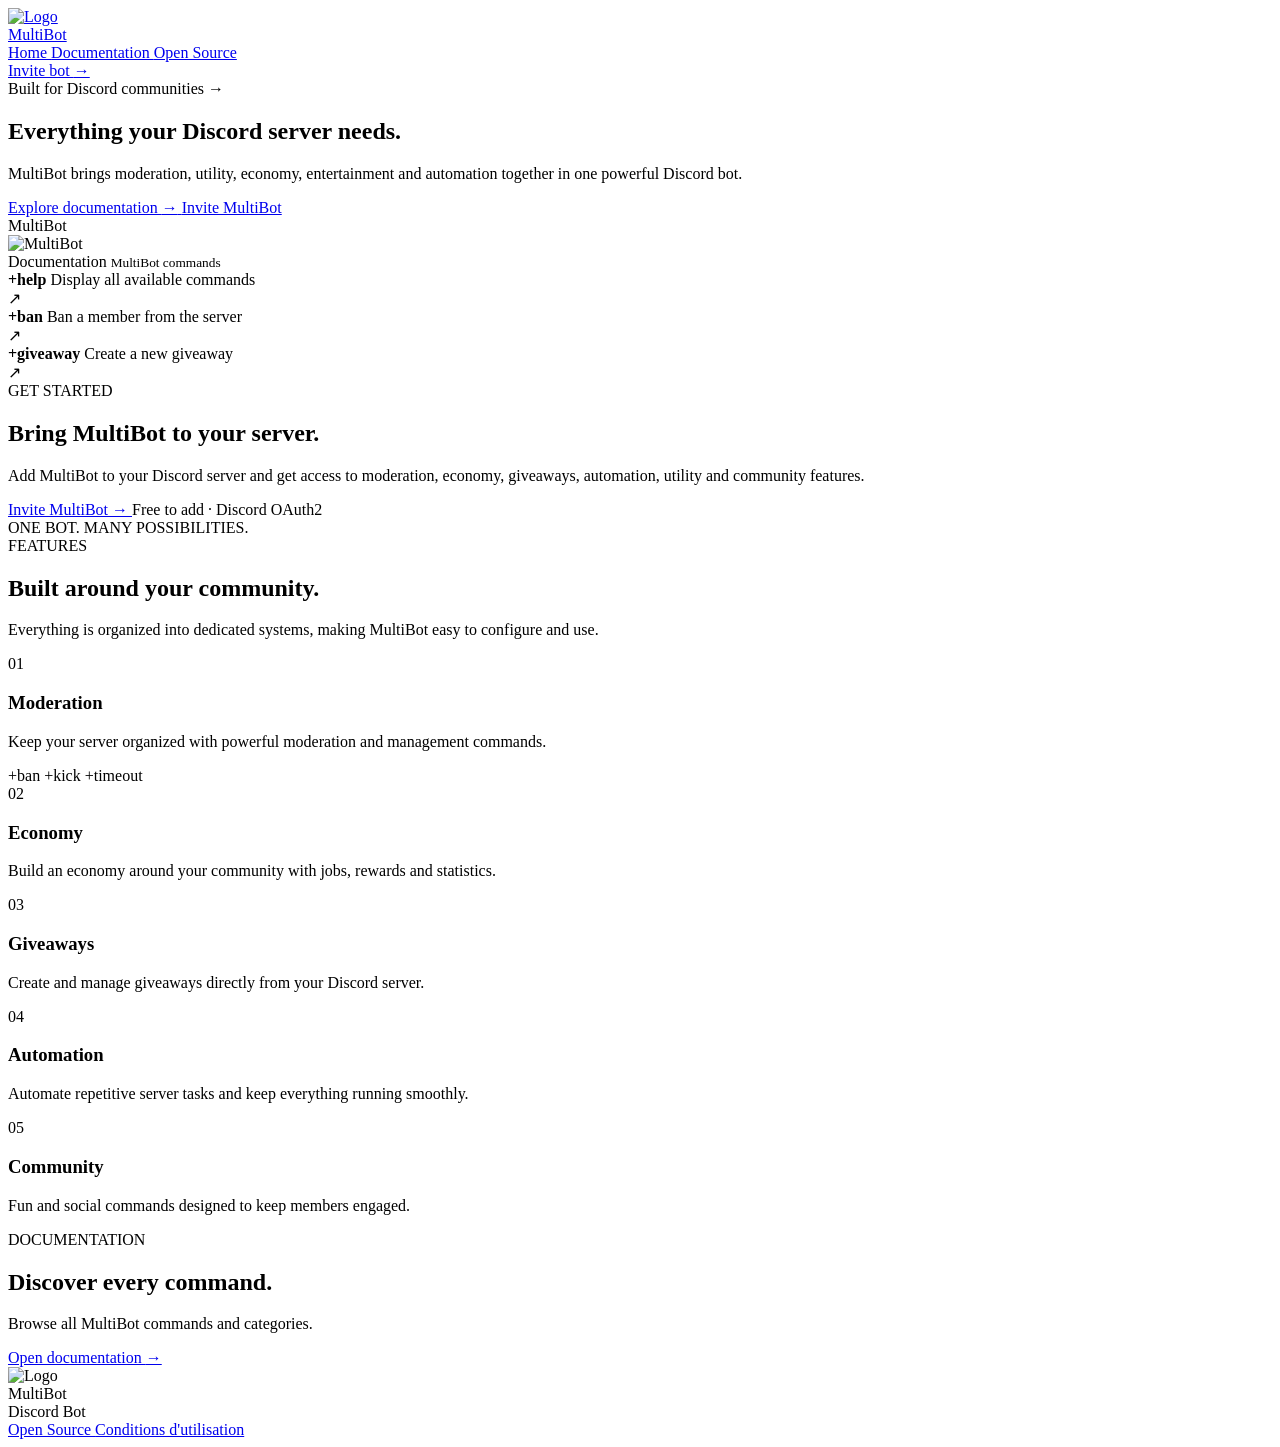
==== index.html @ 10914d99 "Create index.html" ====
<!DOCTYPE html>
<html lang="fr">

<head>
    <meta charset="UTF-8">

    <meta
        name="viewport"
        content="width=device-width, initial-scale=1.0"
    >

    <title>MultiBot — Discord Bot</title>

    <link
        rel="icon"
        type="image/png"
        href="../src/assets/website/icon.png"
    >

    <meta
        name="description"
        content="MultiBot — Un bot Discord complet pour votre serveur."
    >

    <link
        rel="stylesheet"
        href="style.css"
    >
</head>

<body>

    <div class="ambient ambient-one"></div>
    <div class="ambient ambient-two"></div>

    <header class="navbar">

        <a href="index.html" class="brand">

            <div class="brand-icon">
                <img
                    src="../src/assets/website/icon.png"
                    alt="Logo"
                >
            </div>

            <span>MultiBot</span>

        </a>

        <nav class="nav-links">

            <a
                href="index.html"
                class="active"
            >
                Home
            </a>

            <a href="pages/docs.html">
                Documentation
            </a>

            <a
                href="https://github.com/TON_COMPTE/MultiBot"
                target="_blank"
                rel="noopener noreferrer"
            >
                Open Source
            </a>

        </nav>

        <a
            href="https://discord.com/oauth2/authorize?client_id=1547975415258288288&permissions=8&scope=bot%20applications.commands"
            target="_blank"
            rel="noopener noreferrer"
            class="nav-button"
        >
            Invite bot
            <span>→</span>
        </a>

    </header>

    <main>

        <section class="hero">

            <div class="hero-glow"></div>

            <div class="hero-badge">

                <span class="pulse"></span>

                Built for Discord communities

                <span class="badge-arrow">
                    →
                </span>

            </div>

            <h1>
                Everything your Discord
                <span>server needs.</span>
            </h1>

            <p class="hero-text">
                MultiBot brings moderation, utility, economy,
                entertainment and automation together in one
                powerful Discord bot.
            </p>

            <div class="hero-actions">

                <a
                    href="pages/docs.html"
                    class="primary-button"
                >
                    Explore documentation
                    <span>→</span>
                </a>

                <a
                    href="https://discord.com/oauth2/authorize?client_id=1547975415258288288&permissions=8&scope=bot%20applications.commands"
                    target="_blank"
                    rel="noopener noreferrer"
                    class="secondary-button"
                >
                    Invite MultiBot
                </a>

            </div>

            <div class="hero-preview">

                <div class="preview-top">

                    <div class="preview-dots">
                        <span></span>
                        <span></span>
                        <span></span>
                    </div>

                    <div class="preview-title">
                        MultiBot
                    </div>

                    <div></div>

                </div>

                <div class="preview-content">

                    <div class="preview-sidebar">

                        <div class="preview-sidebar-logo">
                            <img
                                src="../src/assets/website/icon.png"
                                alt="MultiBot"
                            >
                        </div>

                        <div class="preview-sidebar-line active"></div>
                        <div class="preview-sidebar-line"></div>
                        <div class="preview-sidebar-line"></div>
                        <div class="preview-sidebar-line"></div>

                    </div>

                    <div class="preview-main">

                        <div class="preview-heading">

                            <span>
                                Documentation
                            </span>

                            <small>
                                MultiBot commands
                            </small>

                        </div>

                        <div class="preview-command">

                            <div>
                                <strong>+help</strong>

                                <span>
                                    Display all available commands
                                </span>
                            </div>

                            <span>↗</span>

                        </div>

                        <div class="preview-command">

                            <div>
                                <strong>+ban</strong>

                                <span>
                                    Ban a member from the server
                                </span>
                            </div>

                            <span>↗</span>

                        </div>

                        <div class="preview-command">

                            <div>
                                <strong>+giveaway</strong>

                                <span>
                                    Create a new giveaway
                                </span>
                            </div>

                            <span>↗</span>

                        </div>

                    </div>

                </div>

            </div>

        </section>

        <section class="invite-section">

            <div class="invite-glow"></div>

            <div class="invite-content">

                <div class="invite-copy">

                    <span class="small-label">
                        GET STARTED
                    </span>

                    <h2>
                        Bring MultiBot
                        <span>to your server.</span>
                    </h2>

                    <p>
                        Add MultiBot to your Discord server and get access
                        to moderation, economy, giveaways, automation,
                        utility and community features.
                    </p>

                </div>

                <div class="invite-action">

                    <a
                        href="https://discord.com/oauth2/authorize?client_id=1547975415258288288&permissions=8&scope=bot%20applications.commands"
                        target="_blank"
                        rel="noopener noreferrer"
                        class="invite-button"
                    >
                        Invite MultiBot
                        <span>→</span>
                    </a>

                    <span class="invite-note">
                        Free to add · Discord OAuth2
                    </span>

                </div>

            </div>

        </section>

        <section class="trusted-section">

            <span>
                ONE BOT. MANY POSSIBILITIES.
            </span>

        </section>

        <section
            class="features"
            id="features"
        >

            <div class="section-intro">

                <span class="small-label">
                    FEATURES
                </span>

                <h2>
                    Built around your
                    <span>community.</span>
                </h2>

                <p>
                    Everything is organized into dedicated systems,
                    making MultiBot easy to configure and use.
                </p>

            </div>

            <div class="feature-grid">

                <article class="feature-card feature-large">

                    <div class="feature-number">
                        01
                    </div>

                    <div>

                        <h3>
                            Moderation
                        </h3>

                        <p>
                            Keep your server organized with powerful
                            moderation and management commands.
                        </p>

                    </div>

                    <div class="feature-decoration">

                        <span>+ban</span>
                        <span>+kick</span>
                        <span>+timeout</span>

                    </div>

                </article>

                <article class="feature-card">

                    <div class="feature-number">
                        02
                    </div>

                    <h3>
                        Economy
                    </h3>

                    <p>
                        Build an economy around your community
                        with jobs, rewards and statistics.
                    </p>

                </article>

                <article class="feature-card">

                    <div class="feature-number">
                        03
                    </div>

                    <h3>
                        Giveaways
                    </h3>

                    <p>
                        Create and manage giveaways directly
                        from your Discord server.
                    </p>

                </article>

                <article class="feature-card">

                    <div class="feature-number">
                        04
                    </div>

                    <h3>
                        Automation
                    </h3>

                    <p>
                        Automate repetitive server tasks and
                        keep everything running smoothly.
                    </p>

                </article>

                <article class="feature-card">

                    <div class="feature-number">
                        05
                    </div>

                    <h3>
                        Community
                    </h3>

                    <p>
                        Fun and social commands designed to keep
                        members engaged.
                    </p>

                </article>

            </div>

        </section>

        <section class="docs-cta">

            <div class="cta-glow"></div>

            <span class="small-label">
                DOCUMENTATION
            </span>

            <h2>
                Discover every
                <span>command.</span>
            </h2>

            <p>
                Browse all MultiBot commands and categories.
            </p>

            <a
                href="pages/docs.html"
                class="primary-button"
            >
                Open documentation
                <span>→</span>
            </a>

        </section>

    </main>

    <footer>

        <div class="footer-left">

            <div class="footer-brand">

                <div class="brand-icon">
                    <img
                        src="../src/assets/website/icon.png"
                        alt="Logo"
                    >
                </div>

                <span>
                    MultiBot
                </span>

            </div>

            <span class="footer-description">
                Discord Bot
            </span>

        </div>

        <nav class="footer-links">

            <a
                href="https://github.com/sayohelloworld/MultiBot"
                target="_blank"
                rel="noopener noreferrer"
            >
                Open Source
            </a>

            <a href="pages/terms.html">
                Conditions d'utilisation
            </a>

        </nav>

    </footer>

    <script src="script.js"></script>

</body>

</html>
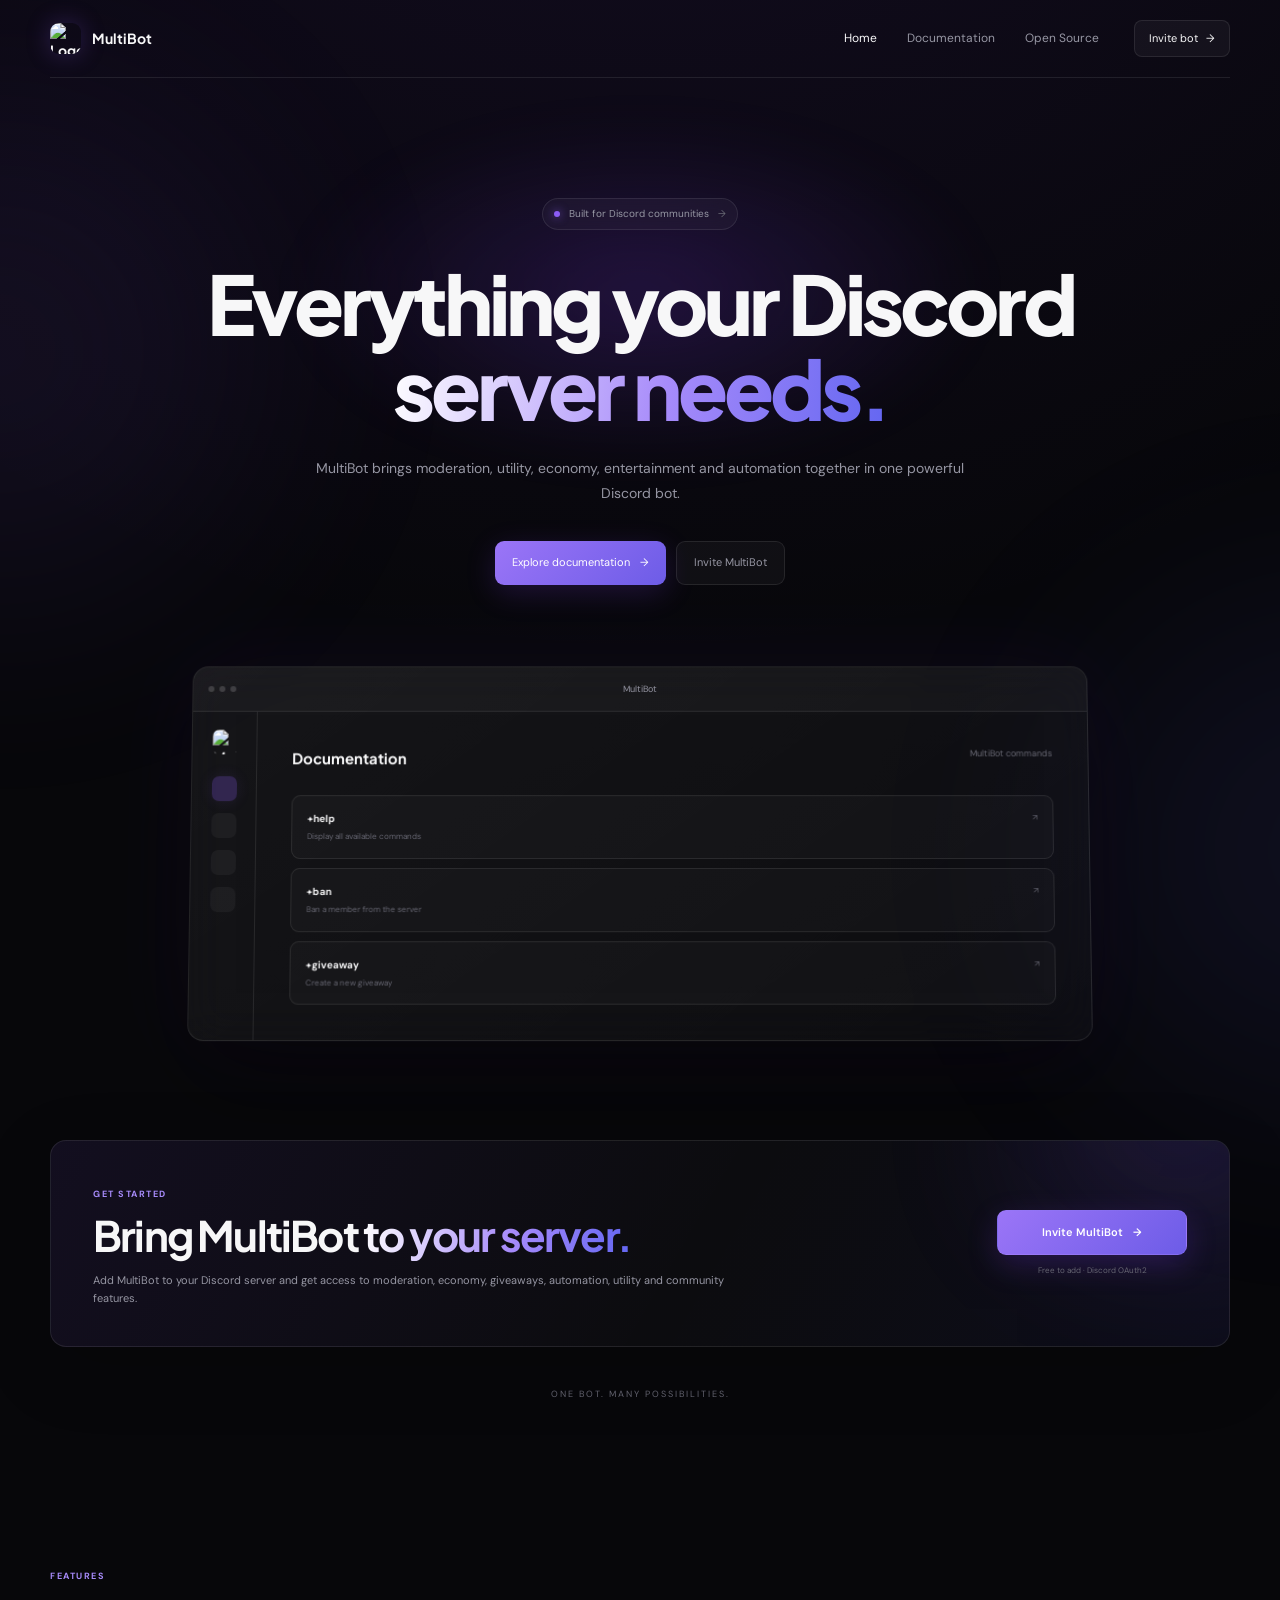
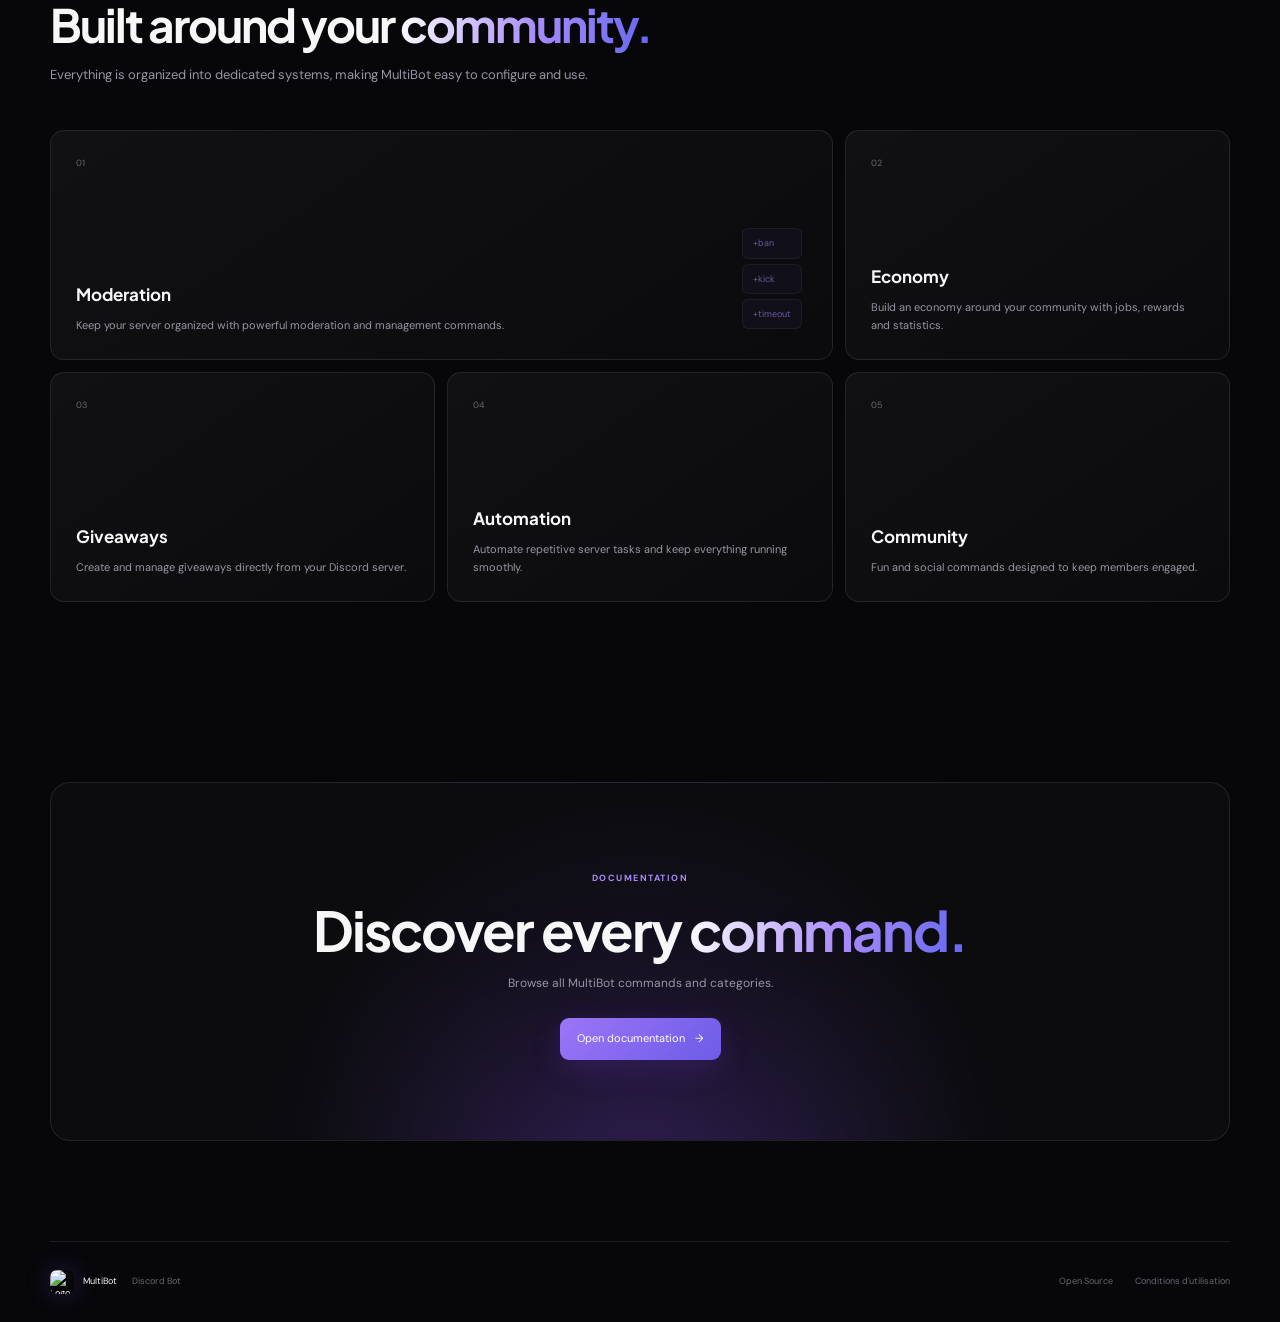
==== commit 9ee2954d: "Update index.html" ====
--- a/index.html
+++ b/index.html
@@ -14,7 +14,7 @@
     <link
         rel="icon"
         type="image/png"
-        href="../src/assets/website/icon.png"
+        href="assets/website/icon.png"
     >
 
     <meta
--- a/style.css
+++ b/style.css
@@ -0,0 +1,1181 @@
+@import url('https://fonts.googleapis.com/css2?family=DM+Sans:wght@400;500;600;700&family=Plus+Jakarta+Sans:wght@500;600;700;800&display=swap');
+
+:root {
+    --bg: #07070a;
+    --card: rgba(255, 255, 255, 0.045);
+    --card-hover: rgba(255, 255, 255, 0.07);
+    --border: rgba(255, 255, 255, 0.09);
+    --border-hover: rgba(255, 255, 255, 0.15);
+    --text: #f7f7f8;
+    --muted: #9696a3;
+    --muted-2: #666672;
+    --purple: #8b5cf6;
+    --purple-light: #a78bfa;
+    --blue: #6366f1;
+    --max-width: 1180px;
+}
+
+* {
+    box-sizing: border-box;
+    margin: 0;
+    padding: 0;
+}
+
+html {
+    scroll-behavior: smooth;
+}
+
+body {
+    min-height: 100vh;
+    overflow-x: hidden;
+
+    background:
+        radial-gradient(
+            circle at 50% -20%,
+            rgba(124, 58, 237, 0.13),
+            transparent 35%
+        ),
+        var(--bg);
+
+    color: var(--text);
+    font-family: 'DM Sans', sans-serif;
+    line-height: 1.6;
+}
+
+body::before {
+    content: '';
+
+    position: fixed;
+    inset: 0;
+
+    pointer-events: none;
+    opacity: 0.35;
+
+    background-image:
+        radial-gradient(
+            rgba(255, 255, 255, 0.12) 0.7px,
+            transparent 0.7px
+        );
+
+    background-size: 28px 28px;
+
+    mask-image: linear-gradient(
+        to bottom,
+        black,
+        transparent 65%
+    );
+
+    z-index: -2;
+}
+
+a {
+    color: inherit;
+    text-decoration: none;
+}
+
+button,
+input {
+    font: inherit;
+}
+
+.ambient {
+    position: fixed;
+
+    width: 500px;
+    height: 500px;
+
+    border-radius: 50%;
+
+    filter: blur(130px);
+
+    pointer-events: none;
+    opacity: 0.09;
+
+    z-index: -1;
+}
+
+.ambient-one {
+    top: 100px;
+    left: -250px;
+    background: var(--purple);
+}
+
+.ambient-two {
+    top: 600px;
+    right: -300px;
+    background: var(--blue);
+}
+
+.navbar {
+    width: min(
+        calc(100% - 48px),
+        var(--max-width)
+    );
+
+    height: 78px;
+
+    margin: auto;
+
+    display: flex;
+    align-items: center;
+    justify-content: space-between;
+
+    border-bottom: 1px solid var(--border);
+}
+
+.brand {
+    display: flex;
+    align-items: center;
+    gap: 11px;
+
+    font-family: 'Plus Jakarta Sans', sans-serif;
+    font-size: 14px;
+    font-weight: 700;
+
+    flex-shrink: 0;
+}
+
+.brand-icon {
+    width: 31px;
+    height: 31px;
+
+    display: grid;
+    place-items: center;
+
+    border-radius: 9px;
+    overflow: hidden;
+
+    box-shadow:
+        0 0 25px rgba(139, 92, 246, 0.25);
+}
+
+.brand-icon img {
+    width: 100%;
+    height: 100%;
+
+    object-fit: cover;
+    display: block;
+}
+
+.nav-links {
+    display: flex;
+    align-items: center;
+    gap: 30px;
+
+    margin-left: auto;
+    margin-right: 35px;
+}
+
+.nav-links a {
+    color: var(--muted);
+    font-size: 12px;
+
+    transition:
+        color 0.2s ease,
+        transform 0.2s ease;
+}
+
+.nav-links a:hover,
+.nav-links a.active {
+    color: var(--text);
+}
+
+.nav-links a:hover {
+    transform: translateY(-1px);
+}
+
+.nav-button {
+    display: flex;
+    align-items: center;
+    gap: 8px;
+
+    padding: 9px 14px;
+
+    border: 1px solid var(--border);
+    border-radius: 8px;
+
+    background: rgba(255, 255, 255, 0.04);
+
+    font-size: 11px;
+
+    transition:
+        background 0.2s ease,
+        border-color 0.2s ease,
+        transform 0.2s ease;
+}
+
+.nav-button:hover {
+    background: rgba(255, 255, 255, 0.08);
+    border-color: var(--border-hover);
+    transform: translateY(-1px);
+}
+
+.hero {
+    position: relative;
+
+    width: min(
+        calc(100% - 48px),
+        var(--max-width)
+    );
+
+    margin: auto;
+
+    padding: 120px 0 100px;
+
+    text-align: center;
+}
+
+.hero-glow {
+    position: absolute;
+
+    width: 700px;
+    height: 350px;
+
+    top: 40px;
+    left: 50%;
+
+    transform: translateX(-50%);
+
+    background:
+        radial-gradient(
+            ellipse,
+            rgba(124, 58, 237, 0.2),
+            transparent 70%
+        );
+
+    filter: blur(25px);
+    pointer-events: none;
+    z-index: -1;
+}
+
+.hero-badge {
+    display: inline-flex;
+    align-items: center;
+    gap: 9px;
+
+    padding: 7px 11px;
+
+    border: 1px solid var(--border);
+    border-radius: 999px;
+
+    background: rgba(255, 255, 255, 0.035);
+
+    color: var(--muted);
+    font-size: 10px;
+
+    backdrop-filter: blur(10px);
+}
+
+.pulse {
+    width: 6px;
+    height: 6px;
+
+    border-radius: 50%;
+
+    background: #8b5cf6;
+
+    box-shadow:
+        0 0 10px rgba(139, 92, 246, 0.8);
+
+    animation: pulse 2s infinite;
+}
+
+.badge-arrow {
+    color: var(--muted-2);
+}
+
+@keyframes pulse {
+    0%,
+    100% {
+        opacity: 1;
+        transform: scale(1);
+    }
+
+    50% {
+        opacity: 0.45;
+        transform: scale(0.75);
+    }
+}
+
+.hero h1 {
+    max-width: 950px;
+
+    margin: 30px auto 0;
+
+    font-family: 'Plus Jakarta Sans', sans-serif;
+
+    font-size: clamp(
+        48px,
+        7vw,
+        82px
+    );
+
+    font-weight: 800;
+
+    line-height: 1.04;
+    letter-spacing: -4px;
+}
+
+.hero h1 span,
+.features h2 span,
+.docs-cta h2 span,
+.invite-copy h2 span {
+    color: transparent;
+
+    background:
+        linear-gradient(
+            100deg,
+            #ffffff,
+            #a78bfa 55%,
+            #6366f1
+        );
+
+    background-clip: text;
+    -webkit-background-clip: text;
+}
+
+.hero-text {
+    max-width: 650px;
+
+    margin: 25px auto 0;
+
+    color: var(--muted);
+
+    font-size: 14px;
+    line-height: 1.8;
+}
+
+.hero-actions {
+    display: flex;
+    justify-content: center;
+    gap: 10px;
+
+    margin-top: 35px;
+}
+
+.primary-button,
+.secondary-button {
+    display: inline-flex;
+    align-items: center;
+    justify-content: center;
+    gap: 10px;
+
+    padding: 12px 17px;
+
+    border-radius: 9px;
+
+    font-size: 11px;
+
+    transition:
+        transform 0.2s ease,
+        box-shadow 0.2s ease,
+        background 0.2s ease;
+}
+
+.primary-button {
+    background:
+        linear-gradient(
+            135deg,
+            #9b75f7,
+            #6d5ce7
+        );
+
+    color: white;
+
+    box-shadow:
+        0 8px 30px rgba(124, 58, 237, 0.2);
+}
+
+.primary-button:hover {
+    transform: translateY(-2px);
+
+    box-shadow:
+        0 12px 35px rgba(124, 58, 237, 0.3);
+}
+
+.secondary-button {
+    border: 1px solid var(--border);
+
+    background: rgba(255, 255, 255, 0.035);
+
+    color: var(--muted);
+}
+
+.secondary-button:hover {
+    transform: translateY(-2px);
+
+    background: rgba(255, 255, 255, 0.06);
+
+    color: var(--text);
+}
+
+.hero-preview {
+    width: min(
+        900px,
+        100%
+    );
+
+    margin: 80px auto 0;
+
+    overflow: hidden;
+
+    border: 1px solid var(--border);
+    border-radius: 16px;
+
+    background:
+        linear-gradient(
+            145deg,
+            rgba(255, 255, 255, 0.055),
+            rgba(255, 255, 255, 0.02)
+        );
+
+    box-shadow:
+        0 40px 100px rgba(0, 0, 0, 0.5),
+        0 0 100px rgba(124, 58, 237, 0.08);
+
+    text-align: left;
+
+    backdrop-filter: blur(20px);
+
+    transform:
+        perspective(1000px)
+        rotateX(2deg);
+}
+
+.preview-top {
+    height: 45px;
+
+    display: grid;
+    grid-template-columns: 1fr 1fr 1fr;
+
+    align-items: center;
+
+    padding: 0 15px;
+
+    border-bottom: 1px solid var(--border);
+
+    background: rgba(255, 255, 255, 0.025);
+}
+
+.preview-dots {
+    display: flex;
+    gap: 5px;
+}
+
+.preview-dots span {
+    width: 6px;
+    height: 6px;
+
+    border-radius: 50%;
+
+    background: rgba(255, 255, 255, 0.16);
+}
+
+.preview-title {
+    text-align: center;
+
+    color: var(--muted);
+    font-size: 9px;
+}
+
+.preview-content {
+    display: grid;
+    grid-template-columns: 65px 1fr;
+
+    min-height: 320px;
+}
+
+.preview-sidebar {
+    display: flex;
+    align-items: center;
+    flex-direction: column;
+
+    gap: 12px;
+
+    padding: 18px 0;
+
+    border-right: 1px solid var(--border);
+}
+
+.preview-sidebar-logo {
+    width: 25px;
+    height: 25px;
+
+    overflow: hidden;
+
+    margin-bottom: 10px;
+
+    border-radius: 7px;
+}
+
+.preview-sidebar-logo img {
+    width: 100%;
+    height: 100%;
+
+    object-fit: cover;
+    display: block;
+}
+
+.preview-sidebar-line {
+    width: 25px;
+    height: 25px;
+
+    border-radius: 7px;
+
+    background: rgba(255, 255, 255, 0.045);
+}
+
+.preview-sidebar-line.active {
+    background: rgba(139, 92, 246, 0.25);
+
+    box-shadow:
+        0 0 15px rgba(139, 92, 246, 0.1);
+}
+
+.preview-main {
+    padding: 35px;
+}
+
+.preview-heading {
+    display: flex;
+    justify-content: space-between;
+
+    margin-bottom: 25px;
+
+    font-family: 'Plus Jakarta Sans', sans-serif;
+
+    font-size: 15px;
+    font-weight: 700;
+}
+
+.preview-heading small {
+    color: var(--muted-2);
+
+    font-family: 'DM Sans', sans-serif;
+
+    font-size: 9px;
+    font-weight: 400;
+}
+
+.preview-command {
+    display: flex;
+    justify-content: space-between;
+
+    padding: 15px;
+
+    margin-top: 9px;
+
+    border: 1px solid var(--border);
+    border-radius: 9px;
+
+    background: rgba(255, 255, 255, 0.025);
+
+    transition:
+        background 0.2s ease,
+        border-color 0.2s ease;
+}
+
+.preview-command:hover {
+    background: rgba(255, 255, 255, 0.045);
+    border-color: var(--border-hover);
+}
+
+.preview-command div {
+    display: flex;
+    flex-direction: column;
+    gap: 3px;
+}
+
+.preview-command strong {
+    font-size: 10px;
+}
+
+.preview-command span {
+    color: var(--muted-2);
+    font-size: 8px;
+}
+
+.invite-section {
+    position: relative;
+
+    width: min(
+        calc(100% - 48px),
+        var(--max-width)
+    );
+
+    overflow: hidden;
+
+    margin: 0 auto 20px;
+
+    padding: 38px 42px;
+
+    border: 1px solid var(--border);
+    border-radius: 16px;
+
+    background:
+        linear-gradient(
+            120deg,
+            rgba(139, 92, 246, 0.09),
+            rgba(255, 255, 255, 0.025) 55%,
+            rgba(99, 102, 241, 0.07)
+        );
+
+    box-shadow:
+        0 20px 70px rgba(0, 0, 0, 0.2);
+}
+
+.invite-glow {
+    position: absolute;
+
+    width: 300px;
+    height: 180px;
+
+    right: -100px;
+    top: -100px;
+
+    border-radius: 50%;
+
+    background: var(--purple);
+
+    filter: blur(90px);
+    opacity: 0.18;
+
+    pointer-events: none;
+}
+
+.invite-content {
+    position: relative;
+
+    display: flex;
+    align-items: center;
+    justify-content: space-between;
+
+    gap: 40px;
+}
+
+.invite-copy {
+    max-width: 700px;
+}
+
+.invite-copy h2 {
+    margin-top: 8px;
+
+    font-family: 'Plus Jakarta Sans', sans-serif;
+
+    font-size: clamp(
+        26px,
+        4vw,
+        42px
+    );
+
+    line-height: 1.1;
+    letter-spacing: -1.8px;
+}
+
+.invite-copy p {
+    max-width: 650px;
+
+    margin-top: 12px;
+
+    color: var(--muted);
+
+    font-size: 11px;
+    line-height: 1.7;
+}
+
+.invite-action {
+    min-width: 190px;
+
+    display: flex;
+    flex-direction: column;
+    align-items: center;
+
+    gap: 9px;
+}
+
+.invite-button {
+    display: inline-flex;
+    align-items: center;
+    justify-content: center;
+
+    gap: 10px;
+
+    width: 100%;
+
+    padding: 13px 18px;
+
+    border: 1px solid rgba(167, 139, 250, 0.25);
+    border-radius: 9px;
+
+    background:
+        linear-gradient(
+            135deg,
+            #9b75f7,
+            #6d5ce7
+        );
+
+    color: white;
+
+    font-size: 11px;
+    font-weight: 600;
+
+    box-shadow:
+        0 10px 30px rgba(124, 58, 237, 0.22);
+
+    transition:
+        transform 0.2s ease,
+        box-shadow 0.2s ease;
+}
+
+.invite-button:hover {
+    transform: translateY(-2px);
+
+    box-shadow:
+        0 15px 35px rgba(124, 58, 237, 0.32);
+}
+
+.invite-note {
+    color: var(--muted-2);
+    font-size: 8px;
+}
+
+.trusted-section {
+    width: min(
+        calc(100% - 48px),
+        var(--max-width)
+    );
+
+    margin: auto;
+
+    padding: 20px 0 80px;
+
+    text-align: center;
+
+    color: var(--muted-2);
+
+    font-size: 9px;
+    letter-spacing: 2px;
+}
+
+.features {
+    width: min(
+        calc(100% - 48px),
+        var(--max-width)
+    );
+
+    margin: auto;
+
+    padding: 80px 0;
+}
+
+.section-intro {
+    max-width: 650px;
+    margin-bottom: 45px;
+}
+
+.small-label {
+    color: var(--purple-light);
+
+    font-size: 9px;
+    font-weight: 700;
+
+    letter-spacing: 1.5px;
+}
+
+.features h2 {
+    margin-top: 12px;
+
+    font-family: 'Plus Jakarta Sans', sans-serif;
+
+    font-size: clamp(
+        32px,
+        4vw,
+        46px
+    );
+
+    line-height: 1.1;
+    letter-spacing: -2px;
+}
+
+.section-intro p {
+    margin-top: 15px;
+
+    color: var(--muted);
+    font-size: 13px;
+}
+
+.feature-grid {
+    display: grid;
+    grid-template-columns: repeat(3, 1fr);
+
+    gap: 12px;
+}
+
+.feature-card {
+    position: relative;
+
+    min-height: 230px;
+
+    overflow: hidden;
+
+    display: flex;
+    flex-direction: column;
+
+    padding: 25px;
+
+    border: 1px solid var(--border);
+    border-radius: 14px;
+
+    background:
+        linear-gradient(
+            145deg,
+            rgba(255, 255, 255, 0.045),
+            rgba(255, 255, 255, 0.018)
+        );
+
+    transition:
+        transform 0.25s ease,
+        border-color 0.25s ease,
+        background 0.25s ease;
+}
+
+.feature-card:hover {
+    transform: translateY(-4px);
+
+    border-color: var(--border-hover);
+
+    background:
+        linear-gradient(
+            145deg,
+            rgba(255, 255, 255, 0.065),
+            rgba(255, 255, 255, 0.025)
+        );
+}
+
+.feature-large {
+    grid-column: span 2;
+}
+
+.feature-number {
+    margin-bottom: auto;
+    color: var(--muted-2);
+    font-size: 9px;
+}
+
+.feature-card h3 {
+    font-family: 'Plus Jakarta Sans', sans-serif;
+    font-size: 17px;
+}
+
+.feature-card p {
+    max-width: 450px;
+
+    margin-top: 9px;
+
+    color: var(--muted);
+    font-size: 11px;
+}
+
+.feature-decoration {
+    position: absolute;
+
+    right: 30px;
+    bottom: 30px;
+
+    display: flex;
+    flex-direction: column;
+
+    gap: 5px;
+
+    opacity: 0.6;
+}
+
+.feature-decoration span {
+    padding: 7px 10px;
+
+    border: 1px solid var(--border);
+    border-radius: 6px;
+
+    background: rgba(139, 92, 246, 0.07);
+
+    color: var(--purple-light);
+    font-size: 9px;
+}
+
+.docs-cta {
+    position: relative;
+
+    width: min(
+        calc(100% - 48px),
+        var(--max-width)
+    );
+
+    overflow: hidden;
+
+    margin: 100px auto;
+
+    padding: 80px 30px;
+
+    border: 1px solid var(--border);
+    border-radius: 20px;
+
+    background:
+        radial-gradient(
+            circle at 50% 100%,
+            rgba(124, 58, 237, 0.14),
+            transparent 50%
+        ),
+        rgba(255, 255, 255, 0.025);
+
+    text-align: center;
+}
+
+.cta-glow {
+    position: absolute;
+
+    width: 400px;
+    height: 200px;
+
+    left: 50%;
+    bottom: -150px;
+
+    transform: translateX(-50%);
+
+    background: var(--purple);
+
+    filter: blur(100px);
+    opacity: 0.2;
+}
+
+.docs-cta h2 {
+    position: relative;
+
+    margin-top: 12px;
+
+    font-family: 'Plus Jakarta Sans', sans-serif;
+
+    font-size: clamp(
+        32px,
+        5vw,
+        55px
+    );
+
+    line-height: 1.05;
+    letter-spacing: -2px;
+}
+
+.docs-cta p {
+    position: relative;
+
+    margin: 15px auto 25px;
+
+    color: var(--muted);
+    font-size: 12px;
+}
+
+.docs-cta .primary-button {
+    position: relative;
+}
+
+footer {
+    width: min(
+        calc(100% - 48px),
+        var(--max-width)
+    );
+
+    margin: auto;
+
+    padding: 28px 0;
+
+    display: flex;
+    align-items: center;
+    justify-content: space-between;
+
+    border-top: 1px solid var(--border);
+
+    color: var(--muted-2);
+    font-size: 9px;
+}
+
+.footer-left {
+    display: flex;
+    align-items: center;
+    gap: 15px;
+}
+
+.footer-brand {
+    display: flex;
+    align-items: center;
+    gap: 9px;
+
+    color: var(--text);
+}
+
+.footer-brand .brand-icon {
+    width: 24px;
+    height: 24px;
+
+    border-radius: 7px;
+    overflow: hidden;
+}
+
+.footer-brand .brand-icon img {
+    width: 100%;
+    height: 100%;
+
+    object-fit: cover;
+    display: block;
+}
+
+.footer-description {
+    color: var(--muted-2);
+}
+
+.footer-links {
+    display: flex;
+    align-items: center;
+    gap: 22px;
+}
+
+.footer-links a {
+    color: var(--muted-2);
+
+    transition:
+        color 0.2s ease,
+        transform 0.2s ease;
+}
+
+.footer-links a:hover {
+    color: var(--text);
+    transform: translateY(-1px);
+}
+
+@media (max-width: 850px) {
+
+    .nav-links {
+        margin-right: 0;
+        gap: 20px;
+    }
+
+    .nav-button {
+        display: none;
+    }
+
+    .feature-grid {
+        grid-template-columns: 1fr 1fr;
+    }
+
+    .feature-large {
+        grid-column: span 2;
+    }
+
+    .invite-content {
+        align-items: flex-start;
+        flex-direction: column;
+    }
+
+    .invite-action {
+        width: 220px;
+    }
+
+    .footer-left {
+        gap: 10px;
+    }
+
+    .footer-links {
+        gap: 15px;
+    }
+}
+
+@media (max-width: 650px) {
+
+    .navbar {
+        width: min(
+            calc(100% - 30px),
+            var(--max-width)
+        );
+    }
+
+    .nav-links {
+        gap: 12px;
+        margin-left: 15px;
+    }
+
+    .nav-links a {
+        font-size: 10px;
+    }
+
+    .nav-links a:first-child {
+        display: none;
+    }
+
+    .hero {
+        padding-top: 85px;
+    }
+
+    .hero h1 {
+        letter-spacing: -2.5px;
+    }
+
+    .hero-actions {
+        flex-direction: column;
+    }
+
+    .hero-actions a {
+        width: 100%;
+    }
+
+    .hero-preview {
+        margin-top: 55px;
+    }
+
+    .preview-main {
+        padding: 20px;
+    }
+
+    .preview-content {
+        grid-template-columns: 45px 1fr;
+    }
+
+    .invite-section {
+        width: min(
+            calc(100% - 30px),
+            var(--max-width)
+        );
+
+        padding: 30px 24px;
+    }
+
+    .invite-action {
+        width: 100%;
+    }
+
+    .feature-grid {
+        grid-template-columns: 1fr;
+    }
+
+    .feature-large {
+        grid-column: auto;
+    }
+
+    .feature-decoration {
+        display: none;
+    }
+
+    footer {
+        flex-direction: column;
+        align-items: flex-start;
+        gap: 18px;
+    }
+
+    .footer-left {
+        flex-direction: column;
+        align-items: flex-start;
+        gap: 5px;
+    }
+
+    .footer-links {
+        flex-wrap: wrap;
+        gap: 12px 20px;
+    }
+}
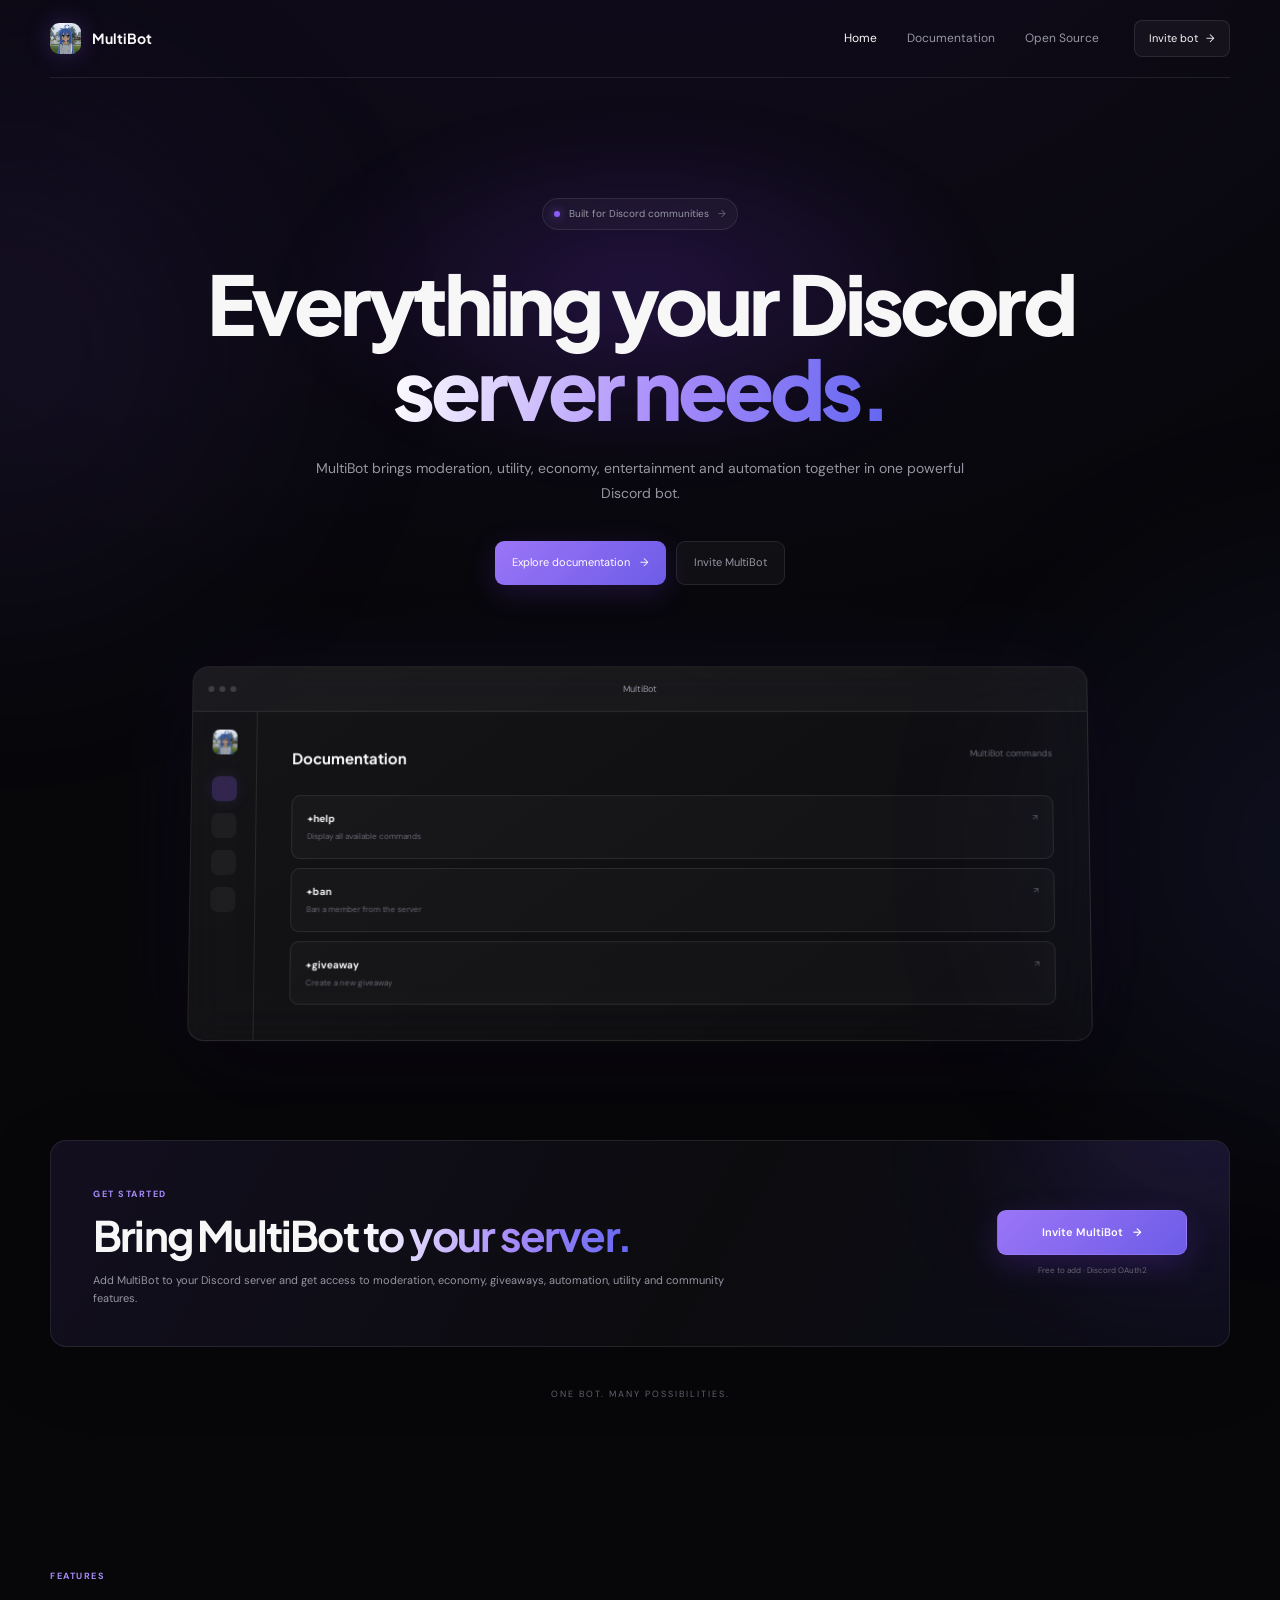
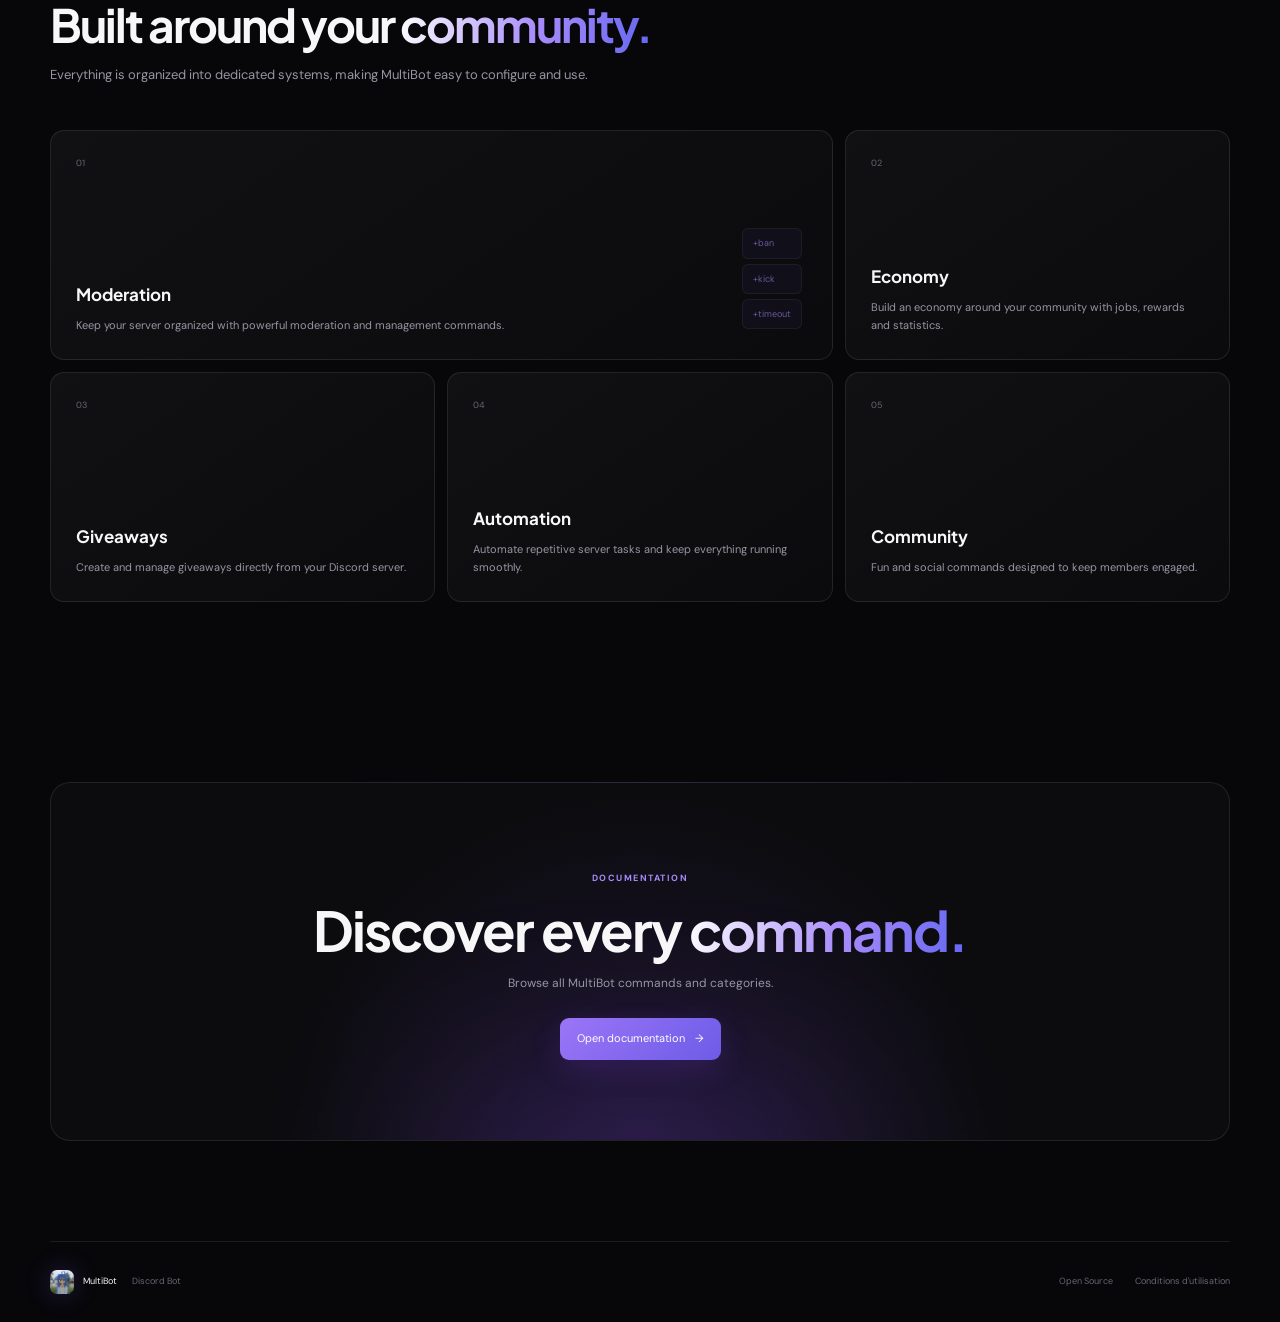
==== commit cf7ab115: "Update index.html" ====
--- a/index.html
+++ b/index.html
@@ -1,31 +1,18 @@
+
 <!DOCTYPE html>
 <html lang="fr">
 
 <head>
     <meta charset="UTF-8">
-
-    <meta
-        name="viewport"
-        content="width=device-width, initial-scale=1.0"
-    >
+    <meta name="viewport" content="width=device-width, initial-scale=1.0">
 
     <title>MultiBot — Discord Bot</title>
 
-    <link
-        rel="icon"
-        type="image/png"
-        href="assets/website/icon.png"
-    >
-
-    <meta
-        name="description"
-        content="MultiBot — Un bot Discord complet pour votre serveur."
-    >
-
-    <link
-        rel="stylesheet"
-        href="style.css"
-    >
+    <link rel="icon" type="image/png" href="assets/icon.png">
+
+    <meta name="description" content="MultiBot — Un bot Discord complet pour votre serveur.">
+
+    <link rel="stylesheet" href="style.css">
 </head>
 
 <body>
@@ -36,47 +23,19 @@
     <header class="navbar">
 
         <a href="index.html" class="brand">
-
             <div class="brand-icon">
-                <img
-                    src="../src/assets/website/icon.png"
-                    alt="Logo"
-                >
-            </div>
-
+                <img src="assets/icon.png" alt="Logo">
+            </div>
             <span>MultiBot</span>
-
         </a>
 
         <nav class="nav-links">
-
-            <a
-                href="index.html"
-                class="active"
-            >
-                Home
-            </a>
-
-            <a href="pages/docs.html">
-                Documentation
-            </a>
-
-            <a
-                href="https://github.com/TON_COMPTE/MultiBot"
-                target="_blank"
-                rel="noopener noreferrer"
-            >
-                Open Source
-            </a>
-
+            <a href="index.html" class="active">Home</a>
+            <a href="pages/docs.html">Documentation</a>
+            <a href="https://github.com/sayohelloworld/MultiBot" target="_blank" rel="noopener noreferrer">Open Source</a>
         </nav>
 
-        <a
-            href="https://discord.com/oauth2/authorize?client_id=1547975415258288288&permissions=8&scope=bot%20applications.commands"
-            target="_blank"
-            rel="noopener noreferrer"
-            class="nav-button"
-        >
+        <a href="https://discord.com/oauth2/authorize?client_id=1547975415258288288&amp;permissions=8&amp;scope=bot%20applications.commands" target="_blank" rel="noopener noreferrer" class="nav-button">
             Invite bot
             <span>→</span>
         </a>
@@ -90,15 +49,9 @@
             <div class="hero-glow"></div>
 
             <div class="hero-badge">
-
                 <span class="pulse"></span>
-
                 Built for Discord communities
-
-                <span class="badge-arrow">
-                    →
-                </span>
-
+                <span class="badge-arrow">→</span>
             </div>
 
             <h1>
@@ -113,122 +66,75 @@
             </p>
 
             <div class="hero-actions">
-
-                <a
-                    href="pages/docs.html"
-                    class="primary-button"
-                >
+                <a href="pages/docs.html" class="primary-button">
                     Explore documentation
                     <span>→</span>
                 </a>
 
-                <a
-                    href="https://discord.com/oauth2/authorize?client_id=1547975415258288288&permissions=8&scope=bot%20applications.commands"
-                    target="_blank"
-                    rel="noopener noreferrer"
-                    class="secondary-button"
-                >
+                <a href="https://discord.com/oauth2/authorize?client_id=1547975415258288288&amp;permissions=8&amp;scope=bot%20applications.commands" target="_blank" rel="noopener noreferrer" class="secondary-button">
                     Invite MultiBot
                 </a>
-
             </div>
 
             <div class="hero-preview">
 
                 <div class="preview-top">
-
                     <div class="preview-dots">
                         <span></span>
                         <span></span>
                         <span></span>
                     </div>
 
-                    <div class="preview-title">
-                        MultiBot
-                    </div>
-
+                    <div class="preview-title">MultiBot</div>
                     <div></div>
-
                 </div>
 
                 <div class="preview-content">
 
                     <div class="preview-sidebar">
-
                         <div class="preview-sidebar-logo">
-                            <img
-                                src="../src/assets/website/icon.png"
-                                alt="MultiBot"
-                            >
+                            <img src="assets/icon.png" alt="MultiBot">
                         </div>
 
                         <div class="preview-sidebar-line active"></div>
                         <div class="preview-sidebar-line"></div>
                         <div class="preview-sidebar-line"></div>
                         <div class="preview-sidebar-line"></div>
-
                     </div>
 
                     <div class="preview-main">
 
                         <div class="preview-heading">
-
-                            <span>
-                                Documentation
-                            </span>
-
-                            <small>
-                                MultiBot commands
-                            </small>
-
+                            <span>Documentation</span>
+                            <small>MultiBot commands</small>
                         </div>
 
                         <div class="preview-command">
-
                             <div>
                                 <strong>+help</strong>
-
-                                <span>
-                                    Display all available commands
-                                </span>
+                                <span>Display all available commands</span>
                             </div>
-
                             <span>↗</span>
-
                         </div>
 
                         <div class="preview-command">
-
                             <div>
                                 <strong>+ban</strong>
-
-                                <span>
-                                    Ban a member from the server
-                                </span>
+                                <span>Ban a member from the server</span>
                             </div>
-
                             <span>↗</span>
-
                         </div>
 
                         <div class="preview-command">
-
                             <div>
                                 <strong>+giveaway</strong>
-
-                                <span>
-                                    Create a new giveaway
-                                </span>
+                                <span>Create a new giveaway</span>
                             </div>
-
                             <span>↗</span>
-
-                        </div>
-
-                    </div>
-
-                </div>
-
+                        </div>
+
+                    </div>
+                </div>
             </div>
 
         </section>
@@ -240,10 +146,7 @@
             <div class="invite-content">
 
                 <div class="invite-copy">
-
-                    <span class="small-label">
-                        GET STARTED
-                    </span>
+                    <span class="small-label">GET STARTED</span>
 
                     <h2>
                         Bring MultiBot
@@ -255,17 +158,10 @@
                         to moderation, economy, giveaways, automation,
                         utility and community features.
                     </p>
-
                 </div>
 
                 <div class="invite-action">
-
-                    <a
-                        href="https://discord.com/oauth2/authorize?client_id=1547975415258288288&permissions=8&scope=bot%20applications.commands"
-                        target="_blank"
-                        rel="noopener noreferrer"
-                        class="invite-button"
-                    >
+                    <a href="https://discord.com/oauth2/authorize?client_id=1547975415258288288&amp;permissions=8&amp;scope=bot%20applications.commands" target="_blank" rel="noopener noreferrer" class="invite-button">
                         Invite MultiBot
                         <span>→</span>
                     </a>
@@ -273,31 +169,19 @@
                     <span class="invite-note">
                         Free to add · Discord OAuth2
                     </span>
-
-                </div>
-
-            </div>
-
+                </div>
+
+            </div>
         </section>
 
         <section class="trusted-section">
-
-            <span>
-                ONE BOT. MANY POSSIBILITIES.
-            </span>
-
-        </section>
-
-        <section
-            class="features"
-            id="features"
-        >
+            <span>ONE BOT. MANY POSSIBILITIES.</span>
+        </section>
+
+        <section class="features" id="features">
 
             <div class="section-intro">
-
-                <span class="small-label">
-                    FEATURES
-                </span>
+                <span class="small-label">FEATURES</span>
 
                 <h2>
                     Built around your
@@ -308,133 +192,81 @@
                     Everything is organized into dedicated systems,
                     making MultiBot easy to configure and use.
                 </p>
-
             </div>
 
             <div class="feature-grid">
 
                 <article class="feature-card feature-large">
-
-                    <div class="feature-number">
-                        01
-                    </div>
+                    <div class="feature-number">01</div>
 
                     <div>
-
-                        <h3>
-                            Moderation
-                        </h3>
-
+                        <h3>Moderation</h3>
                         <p>
                             Keep your server organized with powerful
                             moderation and management commands.
                         </p>
-
                     </div>
 
                     <div class="feature-decoration">
-
                         <span>+ban</span>
                         <span>+kick</span>
                         <span>+timeout</span>
-
-                    </div>
-
+                    </div>
                 </article>
 
                 <article class="feature-card">
-
-                    <div class="feature-number">
-                        02
-                    </div>
-
-                    <h3>
-                        Economy
-                    </h3>
-
+                    <div class="feature-number">02</div>
+                    <h3>Economy</h3>
                     <p>
                         Build an economy around your community
                         with jobs, rewards and statistics.
                     </p>
-
                 </article>
 
                 <article class="feature-card">
-
-                    <div class="feature-number">
-                        03
-                    </div>
-
-                    <h3>
-                        Giveaways
-                    </h3>
-
+                    <div class="feature-number">03</div>
+                    <h3>Giveaways</h3>
                     <p>
                         Create and manage giveaways directly
                         from your Discord server.
                     </p>
-
                 </article>
 
                 <article class="feature-card">
-
-                    <div class="feature-number">
-                        04
-                    </div>
-
-                    <h3>
-                        Automation
-                    </h3>
-
+                    <div class="feature-number">04</div>
+                    <h3>Automation</h3>
                     <p>
                         Automate repetitive server tasks and
                         keep everything running smoothly.
                     </p>
-
                 </article>
 
                 <article class="feature-card">
-
-                    <div class="feature-number">
-                        05
-                    </div>
-
-                    <h3>
-                        Community
-                    </h3>
-
+                    <div class="feature-number">05</div>
+                    <h3>Community</h3>
                     <p>
                         Fun and social commands designed to keep
                         members engaged.
                     </p>
-
-                </article>
-
-            </div>
-
+                </article>
+
+            </div>
         </section>
 
         <section class="docs-cta">
 
             <div class="cta-glow"></div>
 
-            <span class="small-label">
-                DOCUMENTATION
-            </span>
+            <span class="small-label">DOCUMENTATION</span>
 
             <h2>
                 Discover every
                 <span>command.</span>
             </h2>
 
-            <p>
-                Browse all MultiBot commands and categories.
-            </p>
-
-            <a
-                href="pages/docs.html"
-                class="primary-button"
-            >
+            <p>Browse all MultiBot commands and categories.</p>
+
+            <a href="pages/docs.html" class="primary-button">
                 Open documentation
                 <span>→</span>
             </a>
@@ -448,40 +280,20 @@
         <div class="footer-left">
 
             <div class="footer-brand">
-
                 <div class="brand-icon">
-                    <img
-                        src="../src/assets/website/icon.png"
-                        alt="Logo"
-                    >
-                </div>
-
-                <span>
-                    MultiBot
-                </span>
-
-            </div>
-
-            <span class="footer-description">
-                Discord Bot
-            </span>
+                    <img src="assets/icon.png" alt="Logo">
+                </div>
+
+                <span>MultiBot</span>
+            </div>
+
+            <span class="footer-description">Discord Bot</span>
 
         </div>
 
         <nav class="footer-links">
-
-            <a
-                href="https://github.com/sayohelloworld/MultiBot"
-                target="_blank"
-                rel="noopener noreferrer"
-            >
-                Open Source
-            </a>
-
-            <a href="pages/terms.html">
-                Conditions d'utilisation
-            </a>
-
+            <a href="https://github.com/sayohelloworld/MultiBot" target="_blank" rel="noopener noreferrer">Open Source</a>
+            <a href="pages/terms.html">Conditions d'utilisation</a>
         </nav>
 
     </footer>
@@ -489,5 +301,4 @@
     <script src="script.js"></script>
 
 </body>
-
 </html>
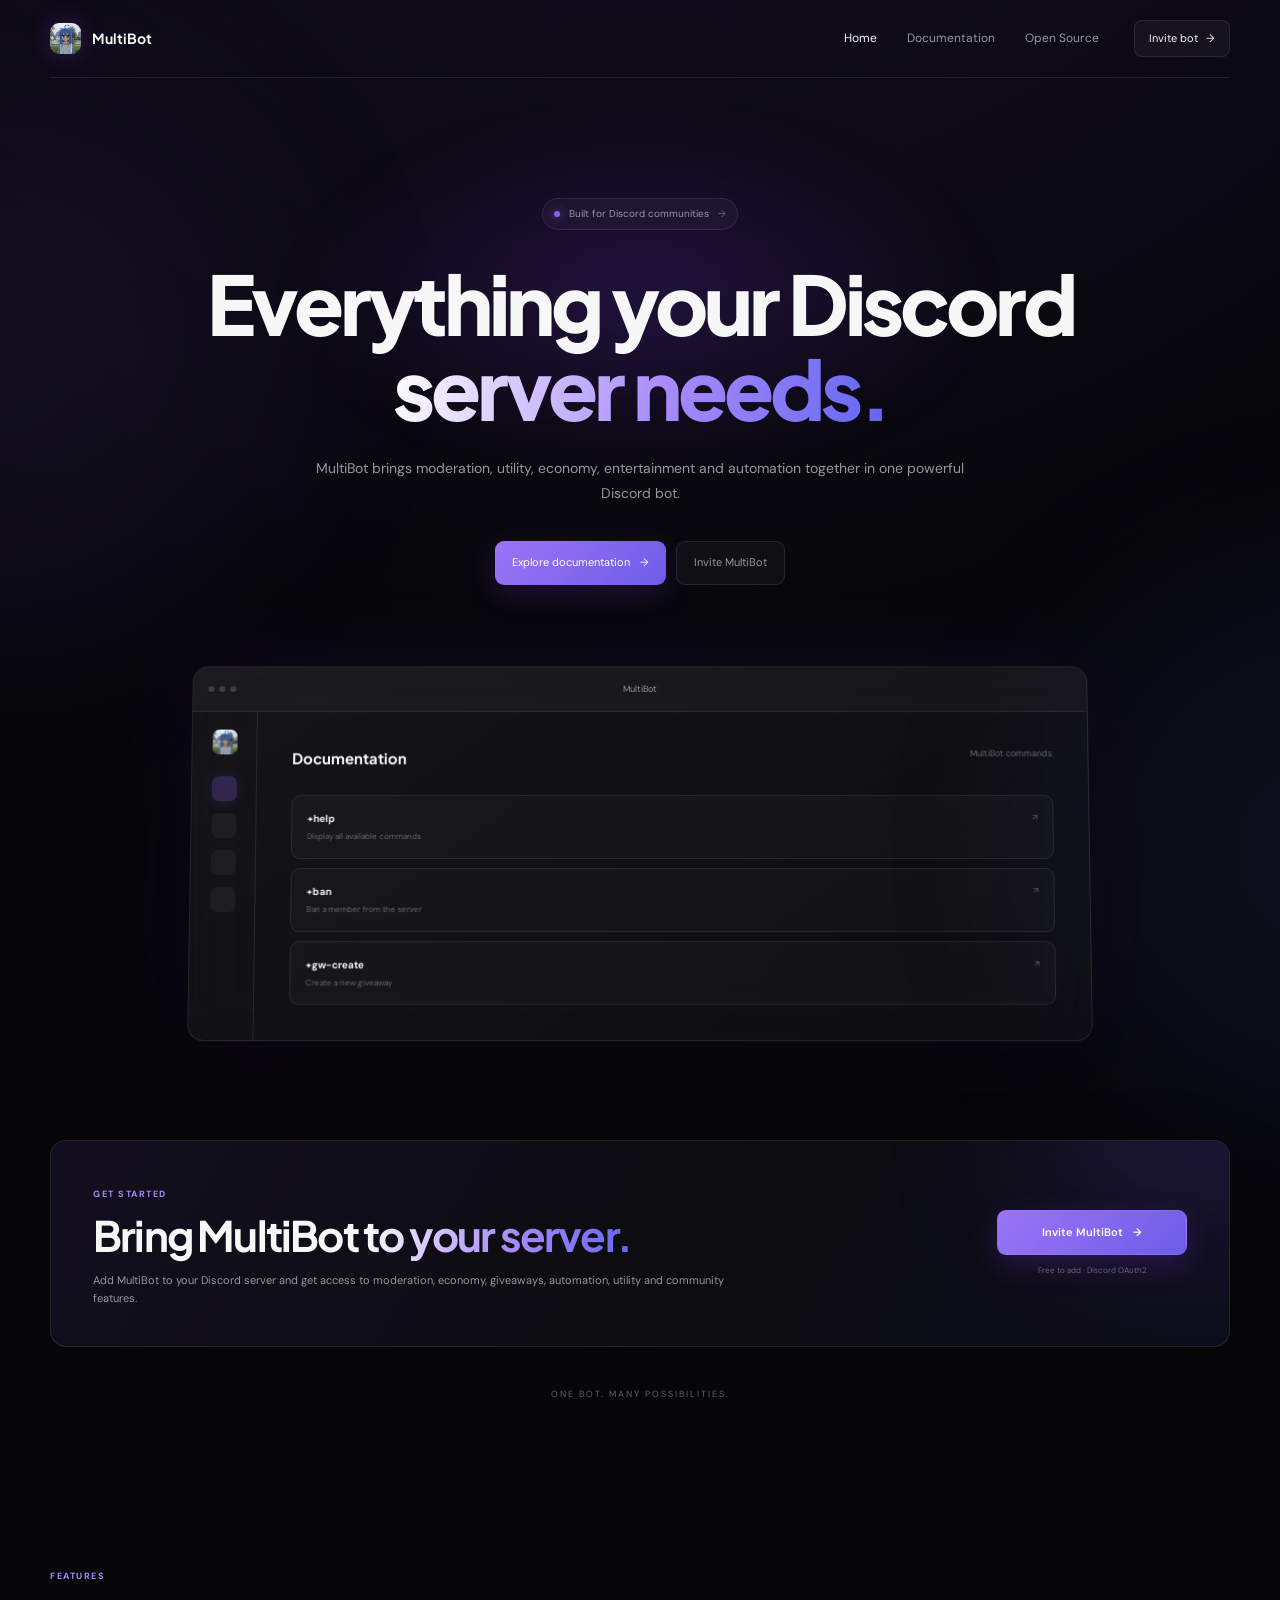
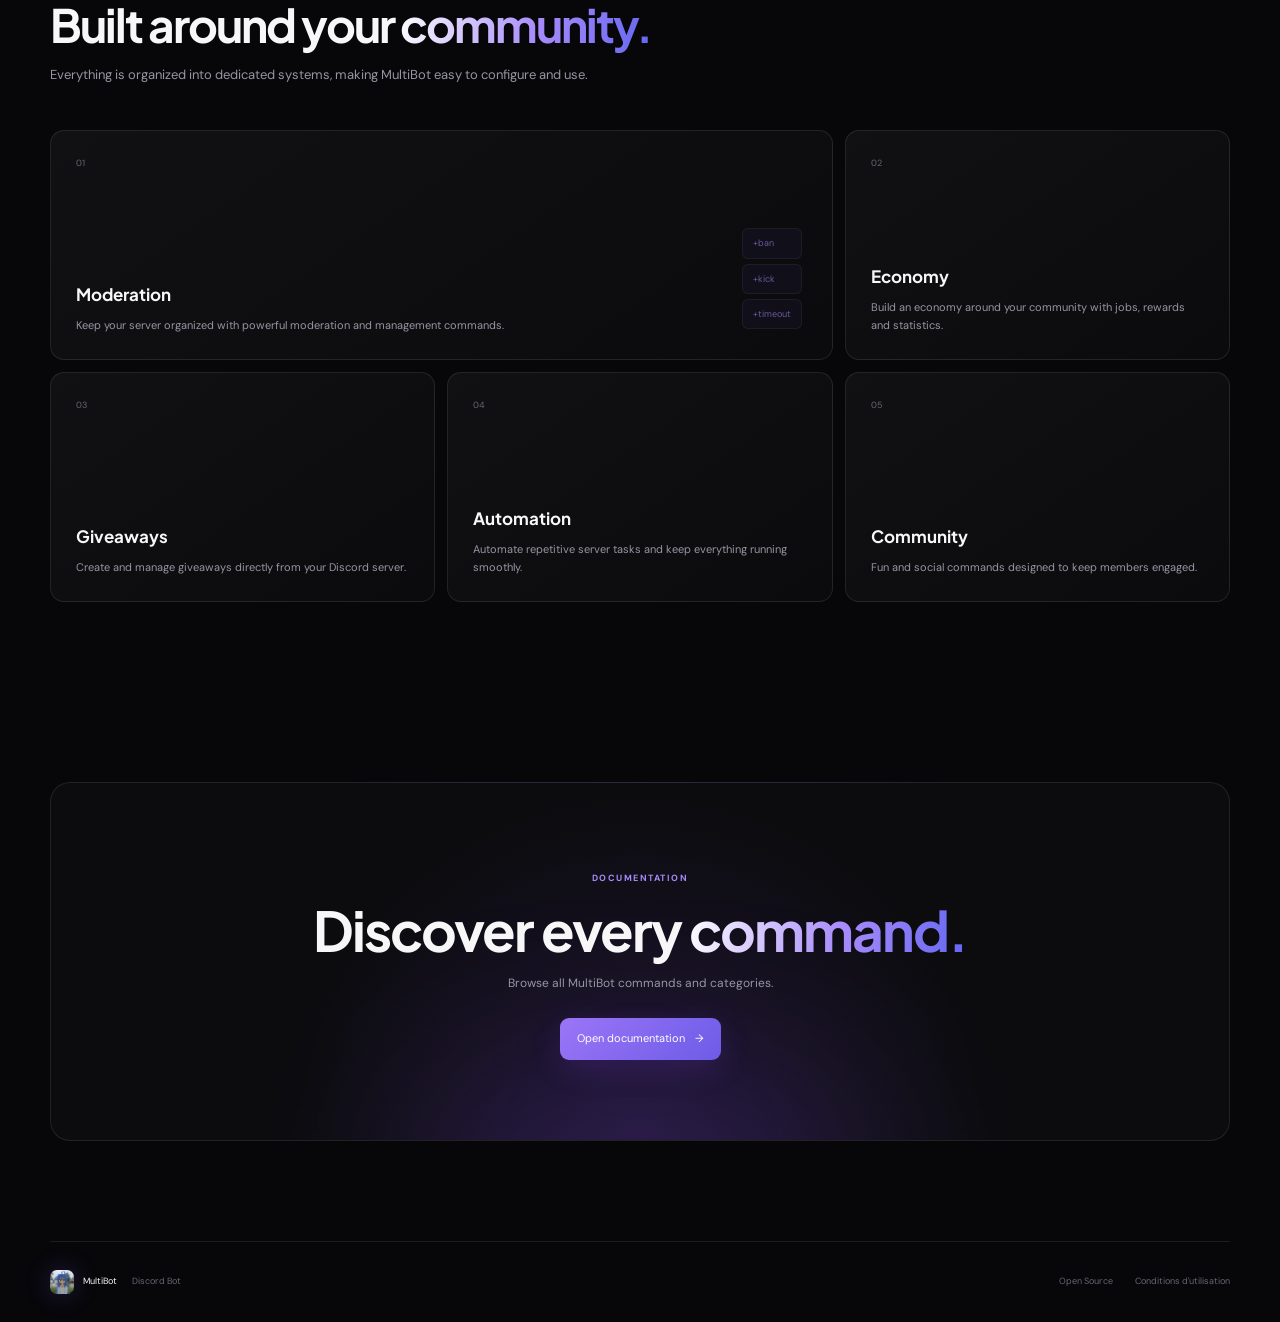
==== commit c0000c4c: "Update index.html" ====
--- a/index.html
+++ b/index.html
@@ -1,4 +1,3 @@
-
 <!DOCTYPE html>
 <html lang="fr">
 
@@ -127,7 +126,7 @@
 
                         <div class="preview-command">
                             <div>
-                                <strong>+giveaway</strong>
+                                <strong>+gw-create</strong>
                                 <span>Create a new giveaway</span>
                             </div>
                             <span>↗</span>
